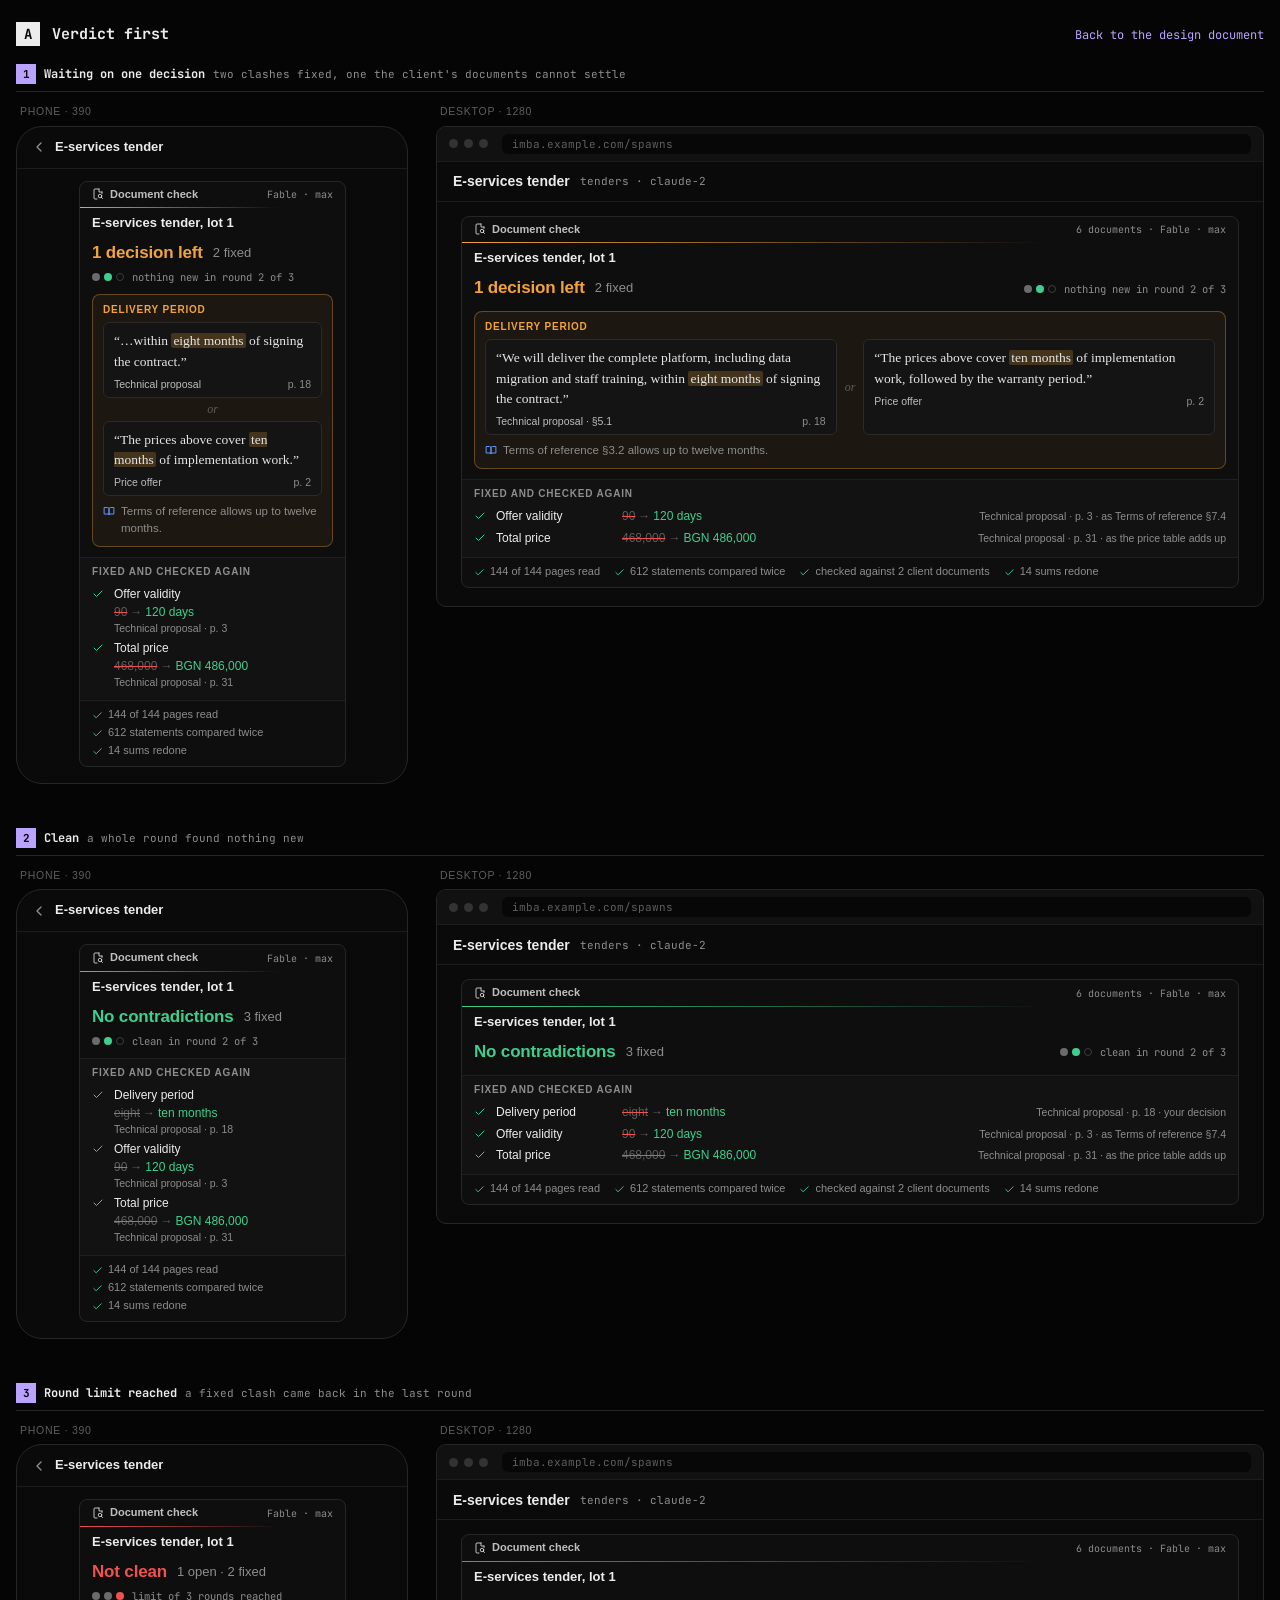
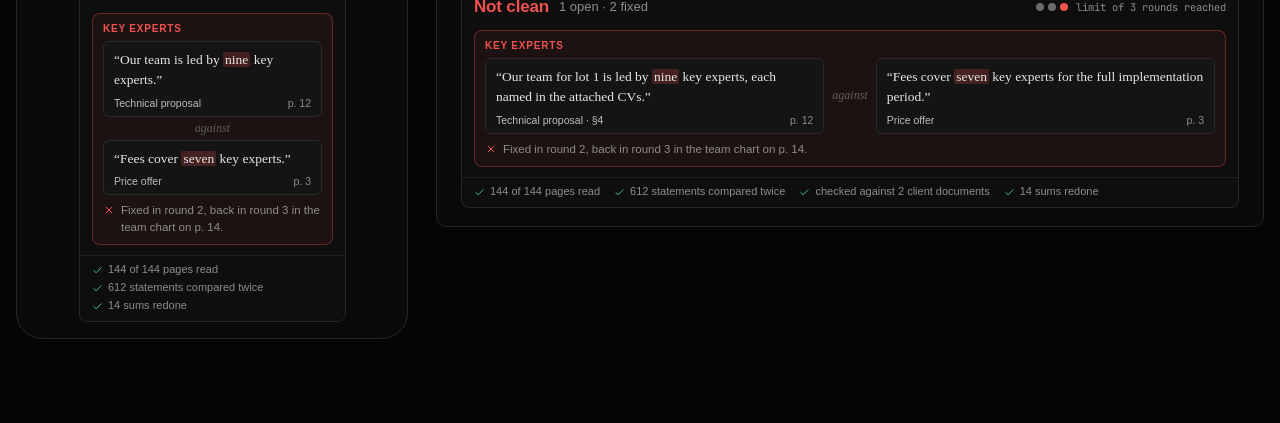
==== designs/A.html @ 01b6bf26 "Publish the Document check design document Co-Authored-By: Claude Opus 5.5 <noreply@anthropic.com>" ====
<!doctype html>
<html lang="en">
<head>
<meta charset="utf-8">
<meta name="viewport" content="width=device-width, initial-scale=1">
<title>A Verdict first · Document check</title>
<link rel="preconnect" href="https://fonts.googleapis.com">
<link href="https://fonts.googleapis.com/css2?family=JetBrains+Mono:wght@400;600;700;800&display=swap" rel="stylesheet">
<link rel="stylesheet" href="mock.css">
</head>
<body>
<svg width="0" height="0" style="position:absolute">
  <symbol id="i-doc" viewBox="0 0 24 24"><path d="M14 2H6a2 2 0 0 0-2 2v16a2 2 0 0 0 2 2h4"/><path d="M14 2v6h6"/><path d="M20 8v3"/><circle cx="16" cy="16" r="3.5"/><path d="m21 21-2.5-2.5"/></symbol>
  <symbol id="i-x" viewBox="0 0 24 24"><path d="M18 6 6 18M6 6l12 12"/></symbol>
  <symbol id="i-check" viewBox="0 0 24 24"><path d="M20 6 9 17l-5-5"/></symbol>
  <symbol id="i-ref" viewBox="0 0 24 24"><path d="M3 5h6a3 3 0 0 1 3 3v12a2 2 0 0 0-2-2H3z"/><path d="M21 5h-6a3 3 0 0 0-3 3v12a2 2 0 0 1 2-2h7z"/></symbol>
  <symbol id="i-back" viewBox="0 0 24 24"><path d="m15 18-6-6 6-6"/></symbol>
</svg>

<div class="mock-title"><b>A</b><span>Verdict first</span><a href="../index.html#A">Back to the design document</a></div>

<section class="state">
  <div class="state-label"><i>1</i>Waiting on one decision <small>two clashes fixed, one the client's documents cannot settle</small></div>
  <div class="pair">
    <div class="phone-col">
      <p class="cap">Phone · 390</p>
      <div class="phone" id="A-1-phone"><div class="ptop"><svg class="ic"><use href="#i-back"/></svg>E-services tender</div>
        <div class="pfeed ph">
          <div class="card">
            <div class="hd"><span class="nm"><svg class="ic"><use href="#i-doc"/></svg>Document check</span><span class="sp"></span><span class="mt">Fable · max</span></div>
            <div class="edge"></div>
            <div class="ttl">E-services tender, lot 1</div>
            <div class="verdict"><span class="v-big">1 decision left</span><span class="v-rest">2 fixed</span>
              <span class="rounds"><i class="rd done"></i><i class="rd clean"></i><i class="rd left"></i><span class="rl">nothing new in round 2 of 3</span></span></div>
            <div class="dec">
              <div class="eb">Delivery period</div>
              <div class="slips">
                <div class="slip">“…within <mark class="a">eight months</mark> of signing the contract.”<div class="src"><b>Technical proposal</b><span>p. 18</span></div></div>
                <div class="or">or</div>
                <div class="slip">“The prices above cover <mark class="a">ten months</mark> of implementation work.”<div class="src"><b>Price offer</b><span>p. 2</span></div></div>
              </div>
              <div class="note"><svg class="ic"><use href="#i-ref"/></svg><span>Terms of reference allows up to twelve months.</span></div>
            </div>
            <div class="band"><div class="eb">Fixed and checked again</div>
              <div class="fix"><svg class="ic"><use href="#i-check"/></svg><span class="s">Offer validity</span><span class="chg"><s>90</s><span class="arrow">→</span><span class="new">120 days</span></span><span class="w">Technical proposal · p. 3</span></div>
              <div class="fix"><svg class="ic"><use href="#i-check"/></svg><span class="s">Total price</span><span class="chg"><s>468,000</s><span class="arrow">→</span><span class="new">BGN 486,000</span></span><span class="w">Technical proposal · p. 31</span></div>
            </div>
            <div class="foot"><span><svg class="ic"><use href="#i-check"/></svg>144 of 144 pages read</span><span><svg class="ic"><use href="#i-check"/></svg>612 statements compared twice</span><span><svg class="ic"><use href="#i-check"/></svg>14 sums redone</span></div>
          </div>
        </div>
      </div>
    </div>
    <div class="desk-col">
      <p class="cap">Desktop · 1280</p>
      <div class="browser" id="A-1-desk"><div class="chrome"><span class="dot"></span><span class="dot"></span><span class="dot"></span><span class="url">imba.example.com/spawns</span></div>
        <div class="dtop">E-services tender <span class="tag">tenders · claude-2</span></div>
        <div class="dfeed">
          <div class="card">
            <div class="hd"><span class="nm"><svg class="ic"><use href="#i-doc"/></svg>Document check</span><span class="sp"></span><span class="mt">6 documents · Fable · max</span></div>
            <div class="edge"></div>
            <div class="ttl">E-services tender, lot 1</div>
            <div class="verdict"><span class="v-big">1 decision left</span><span class="v-rest">2 fixed</span>
              <span class="rounds"><i class="rd done"></i><i class="rd clean"></i><i class="rd left"></i><span class="rl">nothing new in round 2 of 3</span></span></div>
            <div class="dec">
              <div class="eb">Delivery period</div>
              <div class="slips">
                <div class="slip">“We will deliver the complete platform, including data migration and staff training, within <mark class="a">eight months</mark> of signing the contract.”<div class="src"><b>Technical proposal · §5.1</b><span>p. 18</span></div></div>
                <div class="or">or</div>
                <div class="slip">“The prices above cover <mark class="a">ten months</mark> of implementation work, followed by the warranty period.”<div class="src"><b>Price offer</b><span>p. 2</span></div></div>
              </div>
              <div class="note"><svg class="ic"><use href="#i-ref"/></svg><span>Terms of reference §3.2 allows up to twelve months.</span></div>
            </div>
            <div class="band"><div class="eb">Fixed and checked again</div>
              <div class="fix"><svg class="ic"><use href="#i-check"/></svg><span class="s">Offer validity</span><span class="chg"><s>90</s><span class="arrow">→</span><span class="new">120 days</span></span><span class="w">Technical proposal · p. 3 · as Terms of reference §7.4</span></div>
              <div class="fix"><svg class="ic"><use href="#i-check"/></svg><span class="s">Total price</span><span class="chg"><s>468,000</s><span class="arrow">→</span><span class="new">BGN 486,000</span></span><span class="w">Technical proposal · p. 31 · as the price table adds up</span></div>
            </div>
            <div class="foot"><span><svg class="ic"><use href="#i-check"/></svg>144 of 144 pages read</span><span><svg class="ic"><use href="#i-check"/></svg>612 statements compared twice</span><span><svg class="ic"><use href="#i-check"/></svg>checked against 2 client documents</span><span><svg class="ic"><use href="#i-check"/></svg>14 sums redone</span></div>
          </div>
        </div>
      </div>
    </div>
  </div>
</section>

<section class="state">
  <div class="state-label"><i>2</i>Clean <small>a whole round found nothing new</small></div>
  <div class="pair">
    <div class="phone-col">
      <p class="cap">Phone · 390</p>
      <div class="phone" id="A-2-phone"><div class="ptop"><svg class="ic"><use href="#i-back"/></svg>E-services tender</div>
        <div class="pfeed ph">
          <div class="card t-ok">
            <div class="hd"><span class="nm"><svg class="ic"><use href="#i-doc"/></svg>Document check</span><span class="sp"></span><span class="mt">Fable · max</span></div>
            <div class="edge"></div>
            <div class="ttl">E-services tender, lot 1</div>
            <div class="verdict"><span class="v-big">No contradictions</span><span class="v-rest">3 fixed</span>
              <span class="rounds"><i class="rd done"></i><i class="rd clean"></i><i class="rd left"></i><span class="rl">clean in round 2 of 3</span></span></div>
            <div class="band"><div class="eb">Fixed and checked again</div>
              <div class="fix"><svg class="ic"><use href="#i-check"/></svg><span class="s">Delivery period</span><span class="chg"><s>eight</s><span class="arrow">→</span><span class="new">ten months</span></span><span class="w">Technical proposal · p. 18</span></div>
              <div class="fix"><svg class="ic"><use href="#i-check"/></svg><span class="s">Offer validity</span><span class="chg"><s>90</s><span class="arrow">→</span><span class="new">120 days</span></span><span class="w">Technical proposal · p. 3</span></div>
              <div class="fix"><svg class="ic"><use href="#i-check"/></svg><span class="s">Total price</span><span class="chg"><s>468,000</s><span class="arrow">→</span><span class="new">BGN 486,000</span></span><span class="w">Technical proposal · p. 31</span></div>
            </div>
            <div class="foot"><span><svg class="ic"><use href="#i-check"/></svg>144 of 144 pages read</span><span><svg class="ic"><use href="#i-check"/></svg>612 statements compared twice</span><span><svg class="ic"><use href="#i-check"/></svg>14 sums redone</span></div>
          </div>
        </div>
      </div>
    </div>
    <div class="desk-col">
      <p class="cap">Desktop · 1280</p>
      <div class="browser" id="A-2-desk"><div class="chrome"><span class="dot"></span><span class="dot"></span><span class="dot"></span><span class="url">imba.example.com/spawns</span></div>
        <div class="dtop">E-services tender <span class="tag">tenders · claude-2</span></div>
        <div class="dfeed">
          <div class="card t-ok">
            <div class="hd"><span class="nm"><svg class="ic"><use href="#i-doc"/></svg>Document check</span><span class="sp"></span><span class="mt">6 documents · Fable · max</span></div>
            <div class="edge"></div>
            <div class="ttl">E-services tender, lot 1</div>
            <div class="verdict"><span class="v-big">No contradictions</span><span class="v-rest">3 fixed</span>
              <span class="rounds"><i class="rd done"></i><i class="rd clean"></i><i class="rd left"></i><span class="rl">clean in round 2 of 3</span></span></div>
            <div class="band"><div class="eb">Fixed and checked again</div>
              <div class="fix"><svg class="ic"><use href="#i-check"/></svg><span class="s">Delivery period</span><span class="chg"><s>eight</s><span class="arrow">→</span><span class="new">ten months</span></span><span class="w">Technical proposal · p. 18 · your decision</span></div>
              <div class="fix"><svg class="ic"><use href="#i-check"/></svg><span class="s">Offer validity</span><span class="chg"><s>90</s><span class="arrow">→</span><span class="new">120 days</span></span><span class="w">Technical proposal · p. 3 · as Terms of reference §7.4</span></div>
              <div class="fix"><svg class="ic"><use href="#i-check"/></svg><span class="s">Total price</span><span class="chg"><s>468,000</s><span class="arrow">→</span><span class="new">BGN 486,000</span></span><span class="w">Technical proposal · p. 31 · as the price table adds up</span></div>
            </div>
            <div class="foot"><span><svg class="ic"><use href="#i-check"/></svg>144 of 144 pages read</span><span><svg class="ic"><use href="#i-check"/></svg>612 statements compared twice</span><span><svg class="ic"><use href="#i-check"/></svg>checked against 2 client documents</span><span><svg class="ic"><use href="#i-check"/></svg>14 sums redone</span></div>
          </div>
        </div>
      </div>
    </div>
  </div>
</section>

<section class="state">
  <div class="state-label"><i>3</i>Round limit reached <small>a fixed clash came back in the last round</small></div>
  <div class="pair">
    <div class="phone-col">
      <p class="cap">Phone · 390</p>
      <div class="phone" id="A-3-phone"><div class="ptop"><svg class="ic"><use href="#i-back"/></svg>E-services tender</div>
        <div class="pfeed ph">
          <div class="card t-err">
            <div class="hd"><span class="nm"><svg class="ic"><use href="#i-doc"/></svg>Document check</span><span class="sp"></span><span class="mt">Fable · max</span></div>
            <div class="edge"></div>
            <div class="ttl">E-services tender, lot 1</div>
            <div class="verdict"><span class="v-big">Not clean</span><span class="v-rest">1 open · 2 fixed</span>
              <span class="rounds"><i class="rd done"></i><i class="rd done"></i><i class="rd fail"></i><span class="rl">limit of 3 rounds reached</span></span></div>
            <div class="dec">
              <div class="eb">Key experts</div>
              <div class="slips">
                <div class="slip">“Our team is led by <mark class="r">nine</mark> key experts.”<div class="src"><b>Technical proposal</b><span>p. 12</span></div></div>
                <div class="or">against</div>
                <div class="slip">“Fees cover <mark class="r">seven</mark> key experts.”<div class="src"><b>Price offer</b><span>p. 3</span></div></div>
              </div>
              <div class="note bad"><svg class="ic"><use href="#i-x"/></svg><span>Fixed in round 2, back in round 3 in the team chart on p. 14.</span></div>
            </div>
            <div class="foot"><span><svg class="ic"><use href="#i-check"/></svg>144 of 144 pages read</span><span><svg class="ic"><use href="#i-check"/></svg>612 statements compared twice</span><span><svg class="ic"><use href="#i-check"/></svg>14 sums redone</span></div>
          </div>
        </div>
      </div>
    </div>
    <div class="desk-col">
      <p class="cap">Desktop · 1280</p>
      <div class="browser" id="A-3-desk"><div class="chrome"><span class="dot"></span><span class="dot"></span><span class="dot"></span><span class="url">imba.example.com/spawns</span></div>
        <div class="dtop">E-services tender <span class="tag">tenders · claude-2</span></div>
        <div class="dfeed">
          <div class="card t-err">
            <div class="hd"><span class="nm"><svg class="ic"><use href="#i-doc"/></svg>Document check</span><span class="sp"></span><span class="mt">6 documents · Fable · max</span></div>
            <div class="edge"></div>
            <div class="ttl">E-services tender, lot 1</div>
            <div class="verdict"><span class="v-big">Not clean</span><span class="v-rest">1 open · 2 fixed</span>
              <span class="rounds"><i class="rd done"></i><i class="rd done"></i><i class="rd fail"></i><span class="rl">limit of 3 rounds reached</span></span></div>
            <div class="dec">
              <div class="eb">Key experts</div>
              <div class="slips">
                <div class="slip">“Our team for lot 1 is led by <mark class="r">nine</mark> key experts, each named in the attached CVs.”<div class="src"><b>Technical proposal · §4</b><span>p. 12</span></div></div>
                <div class="or">against</div>
                <div class="slip">“Fees cover <mark class="r">seven</mark> key experts for the full implementation period.”<div class="src"><b>Price offer</b><span>p. 3</span></div></div>
              </div>
              <div class="note bad"><svg class="ic"><use href="#i-x"/></svg><span>Fixed in round 2, back in round 3 in the team chart on p. 14.</span></div>
            </div>
            <div class="foot"><span><svg class="ic"><use href="#i-check"/></svg>144 of 144 pages read</span><span><svg class="ic"><use href="#i-check"/></svg>612 statements compared twice</span><span><svg class="ic"><use href="#i-check"/></svg>checked against 2 client documents</span><span><svg class="ic"><use href="#i-check"/></svg>14 sums redone</span></div>
          </div>
        </div>
      </div>
    </div>
  </div>
</section>
</body>
</html>
---- designs/mock.css ----
/* The mocks of the Document check design, drawn in imba's black theme.
   Every design page links this one sheet. */
:root { --page:#050505; --app:#0a0a0a; --card:#0e0e0e; --line:#262626; --soft:#1c1c1c; --fg:#ececec; --muted:#8d8d8d; --dim:#5e5e5e;
        --ok:#3ecf8e; --err:#f0524f; --warn:#f2a33a; --plan:#5b95ff; --lit:#b9a3ff; --read:#2c4a3b;
        --mono:"JetBrains Mono",ui-monospace,SFMono-Regular,Menlo,Consolas,monospace; --sans:Inter,-apple-system,"Segoe UI",Roboto,sans-serif;
        --serif:"Iowan Old Style","Charter","Georgia",serif; }
* { box-sizing:border-box; }
html, body { margin:0; }
body { background:var(--page); color:var(--fg); font:13px/1.45 var(--sans); padding:22px 16px 40px; -webkit-font-smoothing:antialiased; }
a { color:var(--lit); }
.ic { fill:none; stroke:currentColor; stroke-width:2; stroke-linecap:round; stroke-linejoin:round; }

/* Page chrome */
.mock-title { display:flex; align-items:baseline; gap:12px; flex-wrap:wrap; margin:0 0 18px; font-family:var(--mono); }
.mock-title b { font-size:14px; background:var(--fg); color:var(--page); padding:2px 8px; }
.mock-title span { font-size:15px; font-weight:700; }
.mock-title a { margin-left:auto; font-size:12px; text-decoration:none; }
.state { margin:0 0 44px; }
.state-label { display:flex; align-items:center; gap:8px; font:700 12px var(--mono); margin:0 0 12px; padding-bottom:7px; border-bottom:1px solid var(--line); }
.state-label i { font-style:normal; display:inline-grid; place-items:center; width:20px; height:20px; background:var(--lit); color:var(--page); font-size:11px; }
.state-label small { font-weight:400; color:var(--muted); font-size:11px; }
.pair { display:flex; gap:28px; align-items:flex-start; }
@media (max-width:880px) { .pair { flex-direction:column; } }
.phone-col { flex:0 0 392px; width:392px; }
.desk-col { flex:1 1 820px; min-width:820px; max-width:1100px; }
.cap { font-size:10.5px; color:var(--dim); text-transform:uppercase; letter-spacing:.07em; margin:0 0 6px 4px; }

/* Frames */
.phone { width:392px; background:var(--app); border:1px solid var(--line); border-radius:26px; overflow:hidden; }
.ptop { display:flex; align-items:center; gap:8px; height:42px; padding:0 14px; border-bottom:1px solid var(--soft); font-size:13px; font-weight:600; }
.ptop .ic { width:16px; height:16px; color:var(--muted); }
.pfeed { padding:12px 61px 16px 62px; }
.browser { border:1px solid var(--line); border-radius:10px; background:var(--app); overflow:hidden; }
.chrome { display:flex; align-items:center; gap:6px; padding:7px 12px; background:#111; border-bottom:1px solid var(--soft); }
.dot { width:9px; height:9px; border-radius:50%; background:#333; }
.url { margin-left:8px; flex:1; padding:3px 10px; border-radius:6px; background:#070707; color:var(--dim); font:11px var(--mono); }
.dtop { display:flex; align-items:center; gap:10px; height:40px; padding:0 16px; border-bottom:1px solid var(--soft); font-size:14px; font-weight:600; }
.dtop .tag { font:11px var(--mono); color:var(--muted); font-weight:400; }
.dfeed { padding:14px 24px 18px; }
.reply { color:#cfcfcf; font-size:13px; margin:2px 0 12px; }
.gap { height:14px; }

/* Settings page */
.sdesk { display:flex; }
.srail { flex:0 0 232px; border-right:1px solid var(--soft); padding:14px 10px; }
.srail-h { display:flex; align-items:center; gap:8px; font-size:15px; font-weight:600; padding:2px 6px 10px; }
.srail-h .ic { width:15px; height:15px; color:var(--muted); }
.search { display:flex; align-items:center; gap:6px; border:1px solid var(--line); border-radius:8px; padding:6px 8px; color:var(--dim); font-size:12px; margin-bottom:12px; }
.search .ic { width:13px; height:13px; }
.grp { font-size:10.5px; letter-spacing:.07em; text-transform:uppercase; color:var(--dim); font-weight:600; padding:4px 6px 6px; }
.ri { display:flex; align-items:center; gap:9px; padding:5px 6px; font-size:12.5px; color:#cfcfcf; border-radius:6px; white-space:nowrap; }
.ri .ib { width:24px; height:24px; border-radius:7px; background:#161616; display:flex; align-items:center; justify-content:center; flex:none; }
.ri .ib .ic { width:13px; height:13px; color:var(--muted); }
.ri.on { background:#17122a; color:var(--lit); box-shadow:inset 2px 0 0 #8b6cf0; }
.ri.on .ib .ic { color:var(--lit); }
.detail { flex:1; min-width:0; padding:20px 26px 24px; }
.shd { display:flex; align-items:flex-start; gap:14px; margin-bottom:18px; }
.tile { width:40px; height:40px; border-radius:12px; background:#161616; display:flex; align-items:center; justify-content:center; flex:none; }
.tile .ic { width:20px; height:20px; color:var(--muted); }
.shd .g { font-size:10.5px; font-weight:600; letter-spacing:.07em; text-transform:uppercase; color:var(--dim); }
.shd h3 { margin:0; font-size:19px; font-weight:600; }
.box { border:1px solid var(--line); border-radius:12px; }
.row { display:flex; align-items:center; justify-content:space-between; gap:14px; padding:9px 14px; border-top:1px solid var(--line); font-size:13px; }
.box .row:first-child { border-top:0; }
.row .l { font-weight:500; white-space:nowrap; }
.row.top { align-items:flex-start; }
.row.top .l { padding-top:4px; }
.segs { display:flex; flex-direction:column; align-items:flex-end; gap:6px; }
.seg { display:inline-flex; background:#141414; border:1px solid var(--line); border-radius:8px; padding:2px; gap:2px; }
.seg span { padding:3px 9px; font-size:12px; color:var(--muted); border-radius:6px; white-space:nowrap; }
.seg span.on { background:#2a2a2a; color:var(--fg); }
.nin { display:flex; align-items:center; justify-content:flex-end; width:58px; height:28px; padding:0 9px; border:1px solid var(--line); border-radius:6px; font:12.5px var(--mono); flex:none; }
.tin { display:flex; align-items:center; width:220px; height:28px; padding:0 9px; border:1px solid var(--line); border-radius:6px; font:12px var(--mono); color:#cfcfcf; white-space:nowrap; overflow:hidden; }
.sw { position:relative; width:40px; height:22px; border-radius:999px; background:var(--ok); flex:none; }
.sw::after { content:""; position:absolute; top:2px; right:2px; width:18px; height:18px; border-radius:50%; background:var(--app); }
.part { display:flex; align-items:center; justify-content:space-between; margin:18px 2px 7px; }
.part span { font-size:10.5px; font-weight:600; letter-spacing:.07em; text-transform:uppercase; color:var(--dim); }
.part .btn { text-transform:none; letter-spacing:0; font-weight:400; font-size:12px; color:var(--fg); }
.btn { display:inline-flex; align-items:center; gap:5px; border:1px solid var(--line); border-radius:7px; padding:3px 10px; font-size:12px; white-space:nowrap; }
.btn .ic { width:12px; height:12px; }
.refr { display:flex; align-items:center; gap:10px; padding:8px 14px; border-top:1px solid var(--line); font-size:13px; }
.box .refr:first-child { border-top:0; }
.refr .o { font:11px var(--mono); color:var(--dim); width:12px; flex:none; }
.refr .f { flex:1; min-width:0; white-space:nowrap; overflow:hidden; text-overflow:ellipsis; color:var(--plan); }
.refr .ic { width:14px; height:14px; color:var(--muted); flex:none; }
.pset { padding:4px 14px 16px; }
.back { display:flex; align-items:center; gap:4px; color:var(--lit); font-size:13px; padding:12px 0 10px; border-bottom:1px solid var(--soft); margin-bottom:16px; }
.back .ic { width:14px; height:14px; }
.pset .row.stack { flex-direction:column; align-items:flex-start; gap:7px; }
.pset .segs { align-items:flex-start; }
.pset .tin { width:150px; }
.pnav { display:flex; justify-content:space-around; align-items:center; margin:0 10px 10px; border:1px solid var(--soft); border-radius:14px; padding:8px 6px; background:#0d0d0d; }
.pnav .ic { width:17px; height:17px; color:var(--muted); }
.pnav .on { color:var(--lit); }
.dnav { display:flex; align-items:center; gap:14px; padding:8px 14px; border-top:1px solid var(--soft); font-size:11.5px; color:var(--muted); }
.dnav span { display:flex; align-items:center; gap:5px; }
.dnav .ic { width:13px; height:13px; }
.dnav .on { color:var(--lit); }
.dnav .rt { margin-left:auto; }

/* The card frame */
.card { --tone:var(--warn); --wash:rgba(242,163,58,.06); border:1px solid var(--line); border-radius:8px; background:var(--card); overflow:hidden; font-size:13px; line-height:1.45; }
.card.t-ok { --tone:var(--ok); --wash:rgba(62,207,142,.06); }
.card.t-err { --tone:var(--err); --wash:rgba(240,82,79,.06); }
.hd { display:flex; flex-wrap:wrap; align-items:center; gap:4px 8px; padding:5px 12px; font-size:11px; color:var(--muted); }
.nm { display:flex; align-items:center; gap:6px; font-weight:600; color:rgba(236,236,236,.8); white-space:nowrap; }
.nm .ic { width:12px; height:12px; }
.sp { flex:1; min-width:0; }
.mt { font:10px var(--mono); color:var(--muted); white-space:nowrap; overflow:hidden; text-overflow:ellipsis; min-width:0; }
.edge { height:1px; background:linear-gradient(90deg,var(--tone),transparent 75%); }
.ttl { padding:6px 12px 2px; font-size:13px; font-weight:600; }
mark { color:inherit; border-radius:2px; padding:0 2px; }
mark.a { background:rgba(242,163,58,.22); }
mark.r { background:rgba(240,82,79,.22); }
s { color:var(--dim); text-decoration-color:var(--err); }
.arrow { color:var(--dim); margin:0 3px; }
.new { color:var(--ok); }
.eb { font-size:10px; font-weight:700; letter-spacing:.08em; text-transform:uppercase; color:var(--muted); margin-bottom:5px; }

/* A */
.verdict { display:flex; flex-wrap:wrap; align-items:center; gap:4px 10px; padding:6px 12px 10px; }
.v-big { font-size:17px; font-weight:650; letter-spacing:-.01em; color:var(--tone); white-space:nowrap; }
.v-rest { font-size:13px; color:var(--muted); white-space:nowrap; }
.rounds { margin-left:auto; display:flex; align-items:center; gap:4px; white-space:nowrap; }
.rd { width:8px; height:8px; border-radius:50%; display:inline-block; }
.rd.done { background:#6b6b6b; } .rd.clean { background:var(--ok); } .rd.fail { background:var(--err); } .rd.left { border:1.5px solid #3c3c3c; }
.rl { font:10.5px var(--mono); color:var(--muted); margin-left:4px; }
.ph .rounds { margin-left:0; flex-basis:100%; }
.dec { margin:0 12px 10px; border:1px solid color-mix(in srgb, var(--tone) 35%, transparent); border-radius:8px; background:var(--wash); padding:8px 10px 9px; }
.dec .eb { color:var(--tone); }
.slips { display:grid; grid-template-columns:1fr auto 1fr; gap:8px; }
.slip { background:#141414; border:1px solid #2a2a2a; border-radius:6px; padding:8px 10px 7px; font-family:var(--serif); font-size:13.5px; line-height:1.5; color:#e6e6e6; }
.slip .src { display:flex; justify-content:space-between; gap:8px; margin-top:6px; font:10.5px var(--sans); color:var(--muted); }
.slip .src b { font-weight:500; color:#bdbdbd; white-space:nowrap; overflow:hidden; text-overflow:ellipsis; }
.or { align-self:center; font:italic 12px var(--serif); color:var(--dim); }
.ph .slips { grid-template-columns:1fr; gap:4px; }
.ph .or { justify-self:center; }
.note { display:flex; gap:6px; align-items:baseline; margin-top:7px; font-size:11.5px; color:var(--muted); }
.note .ic { width:12px; height:12px; flex:none; position:relative; top:2px; color:var(--plan); }
.note.bad .ic { color:var(--err); }
.band { border-top:1px solid #1f1f1f; background:rgba(255,255,255,.015); padding:7px 12px 8px; }
.fix { display:grid; grid-template-columns:14px 118px 170px 1fr; column-gap:8px; align-items:baseline; font-size:12px; padding:2px 0; }
.fix .ic { width:12px; height:12px; color:var(--ok); position:relative; top:2px; }
.fix .s { font-weight:500; }
.fix .chg { font-variant-numeric:tabular-nums; white-space:nowrap; }
.fix .w { text-align:right; font-size:10.5px; color:var(--muted); white-space:nowrap; overflow:hidden; text-overflow:ellipsis; }
.ph .fix { grid-template-columns:14px 1fr; }
.ph .fix .chg, .ph .fix .w { grid-column:2; text-align:left; }
.foot { display:flex; flex-wrap:wrap; gap:2px 14px; border-top:1px solid #1f1f1f; padding:6px 12px 7px; font-size:11px; color:var(--muted); }
.foot span { display:flex; align-items:center; gap:5px; white-space:nowrap; }
.foot .ic { width:11px; height:11px; color:var(--ok); }
.ph .foot { flex-direction:column; }

/* B */
.rail { border-left:3px solid var(--tone); background:var(--wash); padding:7px 12px; margin-top:6px; font-size:12.5px; }
.rail b { color:var(--tone); font-weight:650; }
.rail .m { color:var(--muted); }
.cov { padding:8px 12px; }
.dr { display:grid; grid-template-columns:150px 1fr 36px; column-gap:10px; align-items:center; padding:3px 0; }
.dr .dn { font-size:12px; white-space:nowrap; overflow:hidden; text-overflow:ellipsis; }
.dr .dn.ref { color:var(--plan); }
.dr .pc { font:10px var(--mono); color:var(--dim); text-align:right; }
.pages { --w:8px; --c:6px; position:relative; height:14px; width:calc(var(--n) * var(--w) - (var(--w) - var(--c)));
         background:repeating-linear-gradient(90deg, var(--read) 0 var(--c), transparent var(--c) var(--w)); }
.pages.ref { background:repeating-linear-gradient(90deg, rgba(91,149,255,.38) 0 var(--c), transparent var(--c) var(--w)); }
.mk { position:absolute; top:-2px; height:18px; width:var(--c); left:calc(var(--p) * var(--w)); border-radius:1.5px; }
.mk.a { background:var(--warn); } .mk.g { background:var(--ok); }
.ph .dr { grid-template-columns:1fr auto; row-gap:3px; padding:4px 0; }
.ph .dr .pages { grid-column:1 / -1; grid-row:2; --w:5px; --c:4px; height:11px; }
.ph .mk { height:15px; }
.legend { display:flex; gap:14px; margin-top:7px; font-size:10.5px; color:var(--muted); }
.legend span { display:flex; align-items:center; gap:5px; white-space:nowrap; }
.sq { width:8px; height:10px; border-radius:1.5px; display:inline-block; }
.sq.read { background:var(--read); } .sq.g { background:var(--ok); } .sq.a { background:var(--warn); }
.decl { border-top:1px solid #1f1f1f; padding:8px 12px 9px; font-size:12.5px; line-height:1.55; }
.decl .doc { color:var(--muted); font-size:11px; }

/* C */
.track { display:flex; padding:12px 12px 10px; }
.st { flex:1; position:relative; display:flex; flex-direction:column; align-items:center; text-align:center; gap:1px; }
.st::before { content:""; position:absolute; top:11px; right:50%; width:100%; height:2px; background:#4a4a4a; }
.st:first-child::before { display:none; }
.st.clean::before { background:linear-gradient(90deg,#4a4a4a,var(--ok)); }
.st.off::before { background:repeating-linear-gradient(90deg,#333 0 4px,transparent 4px 8px); }
.dn2 { position:relative; z-index:1; width:24px; height:24px; border-radius:50%; display:grid; place-items:center; font:600 11px var(--mono); background:#1b1b1b; border:1.5px solid #6b6b6b; margin-bottom:4px; }
.dn2 .ic { width:12px; height:12px; stroke-width:3; }
.clean .dn2 { border-color:var(--ok); color:var(--ok); background:#0e1d16; box-shadow:0 0 0 4px rgba(62,207,142,.08); }
.off .dn2 { border-style:dashed; border-color:#3a3a3a; color:#4d4d4d; }
.st b { font-size:12px; font-weight:600; }
.st span { font-size:11px; color:var(--muted); }
.off b, .off span { color:#555; }

/* D */
.two { display:grid; grid-template-columns:200px 24px 200px 1fr; column-gap:8px; padding:10px 12px; align-items:start; }
.pg2 { background:#151515; border:1px solid #2b2b2b; border-radius:4px; padding:9px 10px 7px; box-shadow:3px 3px 0 #101010; }
.pg2 .dn { font-size:10.5px; color:var(--muted); white-space:nowrap; overflow:hidden; text-overflow:ellipsis; margin-bottom:6px; }
.sk { height:4px; background:#262626; border-radius:2px; margin:5px 0; }
.hl { font:12px/1.45 var(--serif); color:#ececec; background:rgba(242,163,58,.1); border-left:2px solid var(--warn); padding:3px 6px; margin:6px -6px; }
.pn { font:9.5px var(--mono); color:var(--dim); text-align:right; margin-top:6px; }
.ne { align-self:center; text-align:center; font-size:18px; color:var(--muted); }
.side2 { padding-left:12px; border-left:1px solid #1f1f1f; }
.side2 .fix { grid-template-columns:14px 1fr; }
.side2 .fix .chg, .side2 .fix .w { grid-column:2; text-align:left; }
.ph .two { grid-template-columns:1fr 16px 1fr; column-gap:5px; }
.ph .side2 { grid-column:1 / -1; border-left:0; padding-left:0; margin-top:10px; }
.ph .pg2 { padding:8px 8px 6px; }
.ph .hl { font-size:11px; margin:6px -4px; padding:3px 4px; }

/* E */
.rc { padding:8px 14px; }
.ln { display:flex; align-items:baseline; gap:7px; padding:3px 0; font-size:12px; }
.ln .ic { width:12px; height:12px; flex:none; color:var(--ok); position:relative; top:2px; }
.ln.warn .ic { color:var(--warn); }
.ln .lbl { white-space:nowrap; }
.ln .lead2 { flex:1; min-width:10px; border-bottom:1px dotted #3a3a3a; transform:translateY(-3px); }
.ln .v { font:11.5px var(--mono); white-space:nowrap; }
.ln.warn .v, .ln.warn .lbl { color:var(--warn); font-weight:600; }

/* F */
.memo { padding:8px 14px 12px; font:14px/1.62 var(--serif); color:#e2e2e2; }
.memo p { margin:0 0 8px; }
.memo p:last-child { margin:0; }
.memo sup { font:600 9px var(--sans); color:var(--muted); margin-left:1px; }
.memo .q { color:var(--warn); }
.ph .memo { font-size:13.5px; }
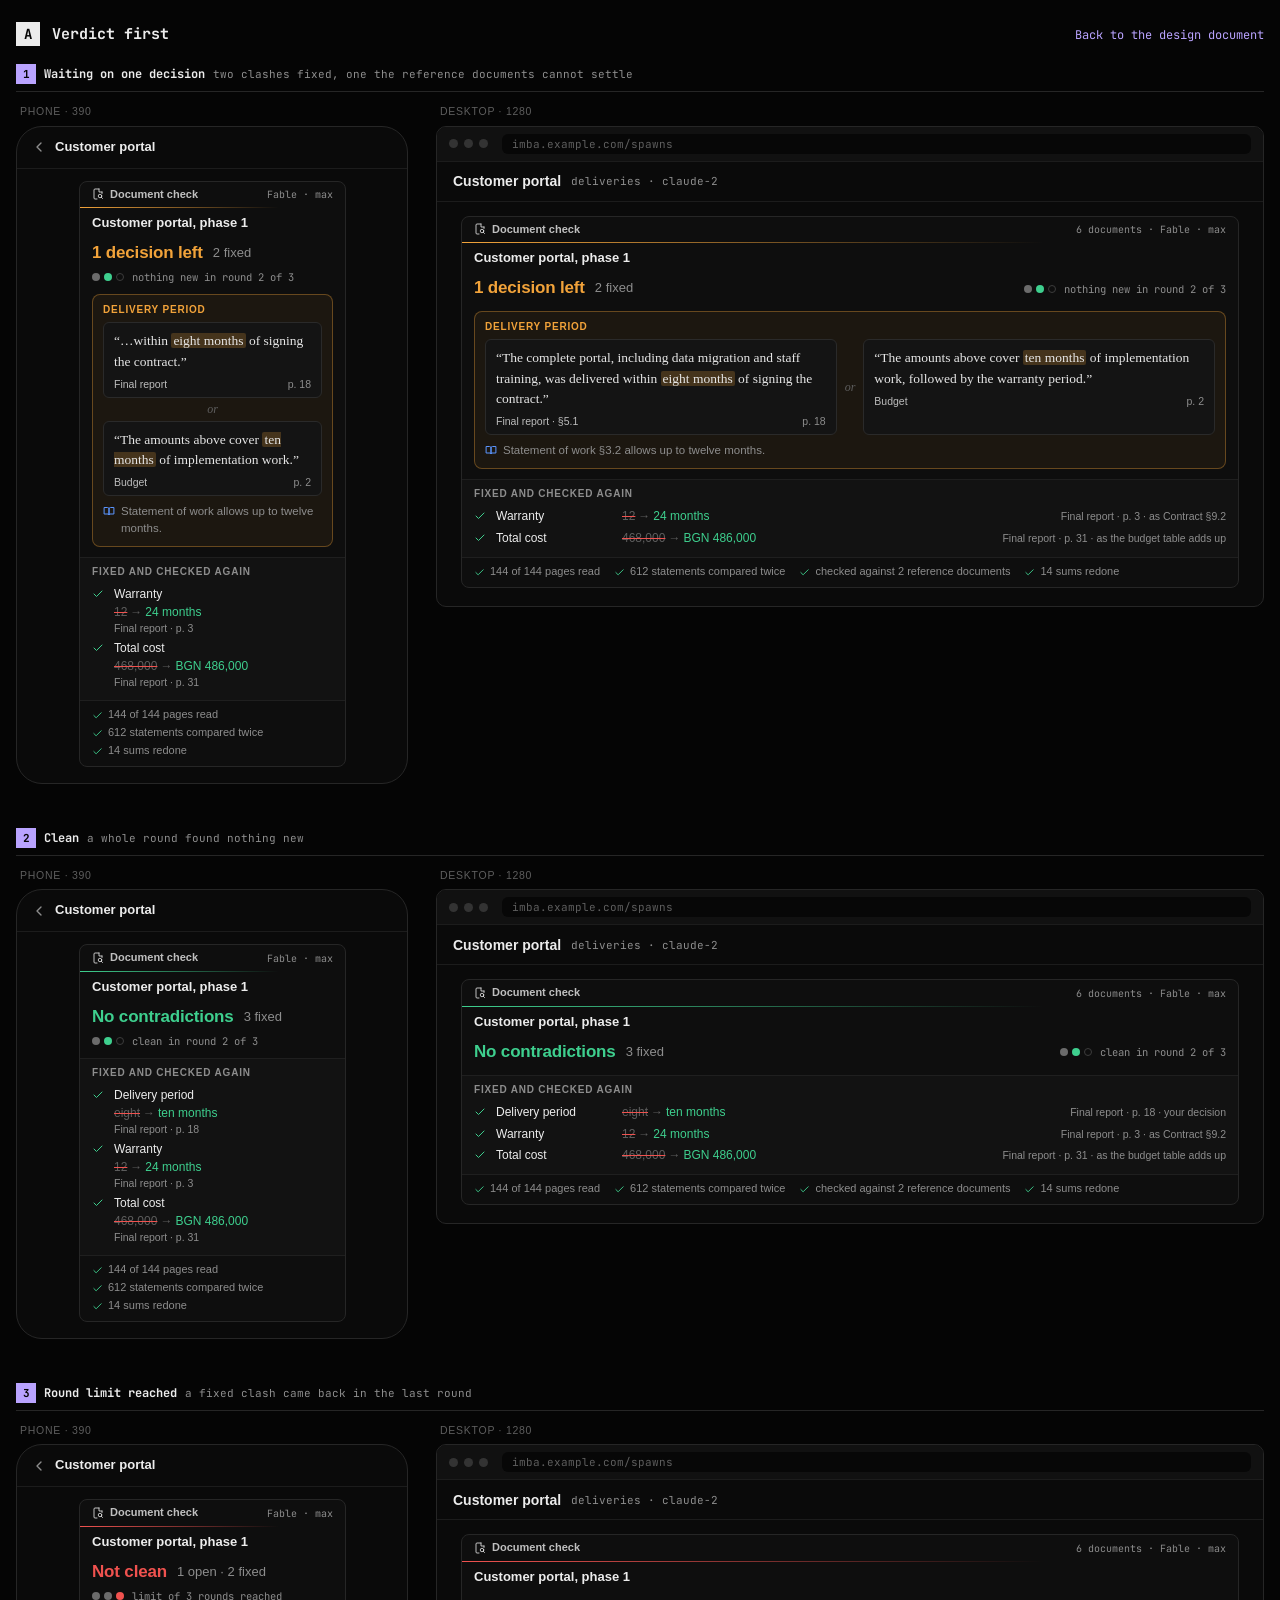
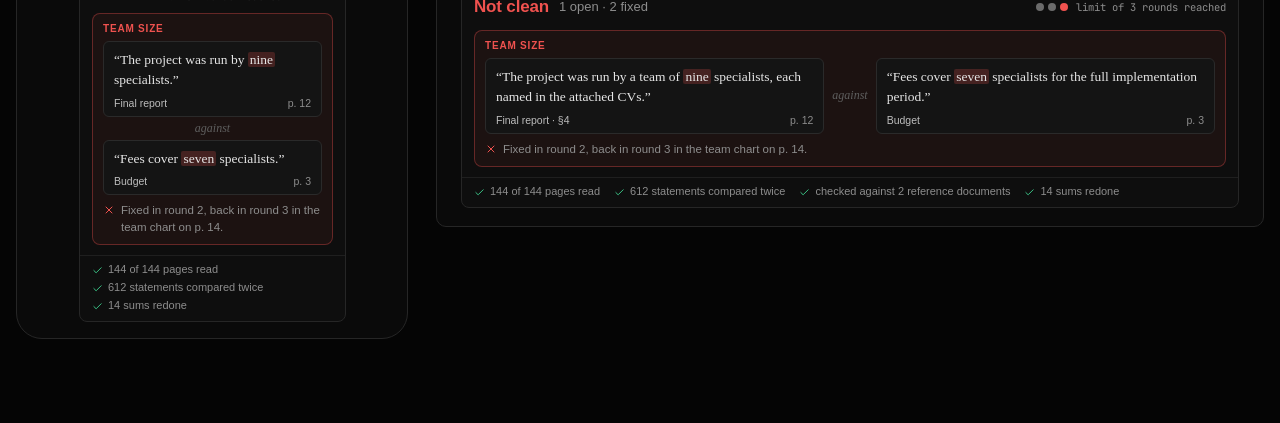
==== commit c688febe: "Widen the Document check design to every kind of business document Co-Authored-By: Claude Opus 5.5 <" ====
--- a/designs/A.html
+++ b/designs/A.html
@@ -20,30 +20,30 @@
 <div class="mock-title"><b>A</b><span>Verdict first</span><a href="../index.html#A">Back to the design document</a></div>
 
 <section class="state">
-  <div class="state-label"><i>1</i>Waiting on one decision <small>two clashes fixed, one the client's documents cannot settle</small></div>
+  <div class="state-label"><i>1</i>Waiting on one decision <small>two clashes fixed, one the reference documents cannot settle</small></div>
   <div class="pair">
     <div class="phone-col">
       <p class="cap">Phone · 390</p>
-      <div class="phone" id="A-1-phone"><div class="ptop"><svg class="ic"><use href="#i-back"/></svg>E-services tender</div>
+      <div class="phone" id="A-1-phone"><div class="ptop"><svg class="ic"><use href="#i-back"/></svg>Customer portal</div>
         <div class="pfeed ph">
           <div class="card">
             <div class="hd"><span class="nm"><svg class="ic"><use href="#i-doc"/></svg>Document check</span><span class="sp"></span><span class="mt">Fable · max</span></div>
             <div class="edge"></div>
-            <div class="ttl">E-services tender, lot 1</div>
+            <div class="ttl">Customer portal, phase 1</div>
             <div class="verdict"><span class="v-big">1 decision left</span><span class="v-rest">2 fixed</span>
               <span class="rounds"><i class="rd done"></i><i class="rd clean"></i><i class="rd left"></i><span class="rl">nothing new in round 2 of 3</span></span></div>
             <div class="dec">
               <div class="eb">Delivery period</div>
               <div class="slips">
-                <div class="slip">“…within <mark class="a">eight months</mark> of signing the contract.”<div class="src"><b>Technical proposal</b><span>p. 18</span></div></div>
+                <div class="slip">“…within <mark class="a">eight months</mark> of signing the contract.”<div class="src"><b>Final report</b><span>p. 18</span></div></div>
                 <div class="or">or</div>
-                <div class="slip">“The prices above cover <mark class="a">ten months</mark> of implementation work.”<div class="src"><b>Price offer</b><span>p. 2</span></div></div>
+                <div class="slip">“The amounts above cover <mark class="a">ten months</mark> of implementation work.”<div class="src"><b>Budget</b><span>p. 2</span></div></div>
               </div>
-              <div class="note"><svg class="ic"><use href="#i-ref"/></svg><span>Terms of reference allows up to twelve months.</span></div>
+              <div class="note"><svg class="ic"><use href="#i-ref"/></svg><span>Statement of work allows up to twelve months.</span></div>
             </div>
             <div class="band"><div class="eb">Fixed and checked again</div>
-              <div class="fix"><svg class="ic"><use href="#i-check"/></svg><span class="s">Offer validity</span><span class="chg"><s>90</s><span class="arrow">→</span><span class="new">120 days</span></span><span class="w">Technical proposal · p. 3</span></div>
-              <div class="fix"><svg class="ic"><use href="#i-check"/></svg><span class="s">Total price</span><span class="chg"><s>468,000</s><span class="arrow">→</span><span class="new">BGN 486,000</span></span><span class="w">Technical proposal · p. 31</span></div>
+              <div class="fix"><svg class="ic"><use href="#i-check"/></svg><span class="s">Warranty</span><span class="chg"><s>12</s><span class="arrow">→</span><span class="new">24 months</span></span><span class="w">Final report · p. 3</span></div>
+              <div class="fix"><svg class="ic"><use href="#i-check"/></svg><span class="s">Total cost</span><span class="chg"><s>468,000</s><span class="arrow">→</span><span class="new">BGN 486,000</span></span><span class="w">Final report · p. 31</span></div>
             </div>
             <div class="foot"><span><svg class="ic"><use href="#i-check"/></svg>144 of 144 pages read</span><span><svg class="ic"><use href="#i-check"/></svg>612 statements compared twice</span><span><svg class="ic"><use href="#i-check"/></svg>14 sums redone</span></div>
           </div>
@@ -53,28 +53,28 @@
     <div class="desk-col">
       <p class="cap">Desktop · 1280</p>
       <div class="browser" id="A-1-desk"><div class="chrome"><span class="dot"></span><span class="dot"></span><span class="dot"></span><span class="url">imba.example.com/spawns</span></div>
-        <div class="dtop">E-services tender <span class="tag">tenders · claude-2</span></div>
+        <div class="dtop">Customer portal <span class="tag">deliveries · claude-2</span></div>
         <div class="dfeed">
           <div class="card">
             <div class="hd"><span class="nm"><svg class="ic"><use href="#i-doc"/></svg>Document check</span><span class="sp"></span><span class="mt">6 documents · Fable · max</span></div>
             <div class="edge"></div>
-            <div class="ttl">E-services tender, lot 1</div>
+            <div class="ttl">Customer portal, phase 1</div>
             <div class="verdict"><span class="v-big">1 decision left</span><span class="v-rest">2 fixed</span>
               <span class="rounds"><i class="rd done"></i><i class="rd clean"></i><i class="rd left"></i><span class="rl">nothing new in round 2 of 3</span></span></div>
             <div class="dec">
               <div class="eb">Delivery period</div>
               <div class="slips">
-                <div class="slip">“We will deliver the complete platform, including data migration and staff training, within <mark class="a">eight months</mark> of signing the contract.”<div class="src"><b>Technical proposal · §5.1</b><span>p. 18</span></div></div>
+                <div class="slip">“The complete portal, including data migration and staff training, was delivered within <mark class="a">eight months</mark> of signing the contract.”<div class="src"><b>Final report · §5.1</b><span>p. 18</span></div></div>
                 <div class="or">or</div>
-                <div class="slip">“The prices above cover <mark class="a">ten months</mark> of implementation work, followed by the warranty period.”<div class="src"><b>Price offer</b><span>p. 2</span></div></div>
+                <div class="slip">“The amounts above cover <mark class="a">ten months</mark> of implementation work, followed by the warranty period.”<div class="src"><b>Budget</b><span>p. 2</span></div></div>
               </div>
-              <div class="note"><svg class="ic"><use href="#i-ref"/></svg><span>Terms of reference §3.2 allows up to twelve months.</span></div>
+              <div class="note"><svg class="ic"><use href="#i-ref"/></svg><span>Statement of work §3.2 allows up to twelve months.</span></div>
             </div>
             <div class="band"><div class="eb">Fixed and checked again</div>
-              <div class="fix"><svg class="ic"><use href="#i-check"/></svg><span class="s">Offer validity</span><span class="chg"><s>90</s><span class="arrow">→</span><span class="new">120 days</span></span><span class="w">Technical proposal · p. 3 · as Terms of reference §7.4</span></div>
-              <div class="fix"><svg class="ic"><use href="#i-check"/></svg><span class="s">Total price</span><span class="chg"><s>468,000</s><span class="arrow">→</span><span class="new">BGN 486,000</span></span><span class="w">Technical proposal · p. 31 · as the price table adds up</span></div>
+              <div class="fix"><svg class="ic"><use href="#i-check"/></svg><span class="s">Warranty</span><span class="chg"><s>12</s><span class="arrow">→</span><span class="new">24 months</span></span><span class="w">Final report · p. 3 · as Contract §9.2</span></div>
+              <div class="fix"><svg class="ic"><use href="#i-check"/></svg><span class="s">Total cost</span><span class="chg"><s>468,000</s><span class="arrow">→</span><span class="new">BGN 486,000</span></span><span class="w">Final report · p. 31 · as the budget table adds up</span></div>
             </div>
-            <div class="foot"><span><svg class="ic"><use href="#i-check"/></svg>144 of 144 pages read</span><span><svg class="ic"><use href="#i-check"/></svg>612 statements compared twice</span><span><svg class="ic"><use href="#i-check"/></svg>checked against 2 client documents</span><span><svg class="ic"><use href="#i-check"/></svg>14 sums redone</span></div>
+            <div class="foot"><span><svg class="ic"><use href="#i-check"/></svg>144 of 144 pages read</span><span><svg class="ic"><use href="#i-check"/></svg>612 statements compared twice</span><span><svg class="ic"><use href="#i-check"/></svg>checked against 2 reference documents</span><span><svg class="ic"><use href="#i-check"/></svg>14 sums redone</span></div>
           </div>
         </div>
       </div>
@@ -87,18 +87,18 @@
   <div class="pair">
     <div class="phone-col">
       <p class="cap">Phone · 390</p>
-      <div class="phone" id="A-2-phone"><div class="ptop"><svg class="ic"><use href="#i-back"/></svg>E-services tender</div>
+      <div class="phone" id="A-2-phone"><div class="ptop"><svg class="ic"><use href="#i-back"/></svg>Customer portal</div>
         <div class="pfeed ph">
           <div class="card t-ok">
             <div class="hd"><span class="nm"><svg class="ic"><use href="#i-doc"/></svg>Document check</span><span class="sp"></span><span class="mt">Fable · max</span></div>
             <div class="edge"></div>
-            <div class="ttl">E-services tender, lot 1</div>
+            <div class="ttl">Customer portal, phase 1</div>
             <div class="verdict"><span class="v-big">No contradictions</span><span class="v-rest">3 fixed</span>
               <span class="rounds"><i class="rd done"></i><i class="rd clean"></i><i class="rd left"></i><span class="rl">clean in round 2 of 3</span></span></div>
             <div class="band"><div class="eb">Fixed and checked again</div>
-              <div class="fix"><svg class="ic"><use href="#i-check"/></svg><span class="s">Delivery period</span><span class="chg"><s>eight</s><span class="arrow">→</span><span class="new">ten months</span></span><span class="w">Technical proposal · p. 18</span></div>
-              <div class="fix"><svg class="ic"><use href="#i-check"/></svg><span class="s">Offer validity</span><span class="chg"><s>90</s><span class="arrow">→</span><span class="new">120 days</span></span><span class="w">Technical proposal · p. 3</span></div>
-              <div class="fix"><svg class="ic"><use href="#i-check"/></svg><span class="s">Total price</span><span class="chg"><s>468,000</s><span class="arrow">→</span><span class="new">BGN 486,000</span></span><span class="w">Technical proposal · p. 31</span></div>
+              <div class="fix"><svg class="ic"><use href="#i-check"/></svg><span class="s">Delivery period</span><span class="chg"><s>eight</s><span class="arrow">→</span><span class="new">ten months</span></span><span class="w">Final report · p. 18</span></div>
+              <div class="fix"><svg class="ic"><use href="#i-check"/></svg><span class="s">Warranty</span><span class="chg"><s>12</s><span class="arrow">→</span><span class="new">24 months</span></span><span class="w">Final report · p. 3</span></div>
+              <div class="fix"><svg class="ic"><use href="#i-check"/></svg><span class="s">Total cost</span><span class="chg"><s>468,000</s><span class="arrow">→</span><span class="new">BGN 486,000</span></span><span class="w">Final report · p. 31</span></div>
             </div>
             <div class="foot"><span><svg class="ic"><use href="#i-check"/></svg>144 of 144 pages read</span><span><svg class="ic"><use href="#i-check"/></svg>612 statements compared twice</span><span><svg class="ic"><use href="#i-check"/></svg>14 sums redone</span></div>
           </div>
@@ -108,20 +108,20 @@
     <div class="desk-col">
       <p class="cap">Desktop · 1280</p>
       <div class="browser" id="A-2-desk"><div class="chrome"><span class="dot"></span><span class="dot"></span><span class="dot"></span><span class="url">imba.example.com/spawns</span></div>
-        <div class="dtop">E-services tender <span class="tag">tenders · claude-2</span></div>
+        <div class="dtop">Customer portal <span class="tag">deliveries · claude-2</span></div>
         <div class="dfeed">
           <div class="card t-ok">
             <div class="hd"><span class="nm"><svg class="ic"><use href="#i-doc"/></svg>Document check</span><span class="sp"></span><span class="mt">6 documents · Fable · max</span></div>
             <div class="edge"></div>
-            <div class="ttl">E-services tender, lot 1</div>
+            <div class="ttl">Customer portal, phase 1</div>
             <div class="verdict"><span class="v-big">No contradictions</span><span class="v-rest">3 fixed</span>
               <span class="rounds"><i class="rd done"></i><i class="rd clean"></i><i class="rd left"></i><span class="rl">clean in round 2 of 3</span></span></div>
             <div class="band"><div class="eb">Fixed and checked again</div>
-              <div class="fix"><svg class="ic"><use href="#i-check"/></svg><span class="s">Delivery period</span><span class="chg"><s>eight</s><span class="arrow">→</span><span class="new">ten months</span></span><span class="w">Technical proposal · p. 18 · your decision</span></div>
-              <div class="fix"><svg class="ic"><use href="#i-check"/></svg><span class="s">Offer validity</span><span class="chg"><s>90</s><span class="arrow">→</span><span class="new">120 days</span></span><span class="w">Technical proposal · p. 3 · as Terms of reference §7.4</span></div>
-              <div class="fix"><svg class="ic"><use href="#i-check"/></svg><span class="s">Total price</span><span class="chg"><s>468,000</s><span class="arrow">→</span><span class="new">BGN 486,000</span></span><span class="w">Technical proposal · p. 31 · as the price table adds up</span></div>
+              <div class="fix"><svg class="ic"><use href="#i-check"/></svg><span class="s">Delivery period</span><span class="chg"><s>eight</s><span class="arrow">→</span><span class="new">ten months</span></span><span class="w">Final report · p. 18 · your decision</span></div>
+              <div class="fix"><svg class="ic"><use href="#i-check"/></svg><span class="s">Warranty</span><span class="chg"><s>12</s><span class="arrow">→</span><span class="new">24 months</span></span><span class="w">Final report · p. 3 · as Contract §9.2</span></div>
+              <div class="fix"><svg class="ic"><use href="#i-check"/></svg><span class="s">Total cost</span><span class="chg"><s>468,000</s><span class="arrow">→</span><span class="new">BGN 486,000</span></span><span class="w">Final report · p. 31 · as the budget table adds up</span></div>
             </div>
-            <div class="foot"><span><svg class="ic"><use href="#i-check"/></svg>144 of 144 pages read</span><span><svg class="ic"><use href="#i-check"/></svg>612 statements compared twice</span><span><svg class="ic"><use href="#i-check"/></svg>checked against 2 client documents</span><span><svg class="ic"><use href="#i-check"/></svg>14 sums redone</span></div>
+            <div class="foot"><span><svg class="ic"><use href="#i-check"/></svg>144 of 144 pages read</span><span><svg class="ic"><use href="#i-check"/></svg>612 statements compared twice</span><span><svg class="ic"><use href="#i-check"/></svg>checked against 2 reference documents</span><span><svg class="ic"><use href="#i-check"/></svg>14 sums redone</span></div>
           </div>
         </div>
       </div>
@@ -134,20 +134,20 @@
   <div class="pair">
     <div class="phone-col">
       <p class="cap">Phone · 390</p>
-      <div class="phone" id="A-3-phone"><div class="ptop"><svg class="ic"><use href="#i-back"/></svg>E-services tender</div>
+      <div class="phone" id="A-3-phone"><div class="ptop"><svg class="ic"><use href="#i-back"/></svg>Customer portal</div>
         <div class="pfeed ph">
           <div class="card t-err">
             <div class="hd"><span class="nm"><svg class="ic"><use href="#i-doc"/></svg>Document check</span><span class="sp"></span><span class="mt">Fable · max</span></div>
             <div class="edge"></div>
-            <div class="ttl">E-services tender, lot 1</div>
+            <div class="ttl">Customer portal, phase 1</div>
             <div class="verdict"><span class="v-big">Not clean</span><span class="v-rest">1 open · 2 fixed</span>
               <span class="rounds"><i class="rd done"></i><i class="rd done"></i><i class="rd fail"></i><span class="rl">limit of 3 rounds reached</span></span></div>
             <div class="dec">
-              <div class="eb">Key experts</div>
+              <div class="eb">Team size</div>
               <div class="slips">
-                <div class="slip">“Our team is led by <mark class="r">nine</mark> key experts.”<div class="src"><b>Technical proposal</b><span>p. 12</span></div></div>
+                <div class="slip">“The project was run by <mark class="r">nine</mark> specialists.”<div class="src"><b>Final report</b><span>p. 12</span></div></div>
                 <div class="or">against</div>
-                <div class="slip">“Fees cover <mark class="r">seven</mark> key experts.”<div class="src"><b>Price offer</b><span>p. 3</span></div></div>
+                <div class="slip">“Fees cover <mark class="r">seven</mark> specialists.”<div class="src"><b>Budget</b><span>p. 3</span></div></div>
               </div>
               <div class="note bad"><svg class="ic"><use href="#i-x"/></svg><span>Fixed in round 2, back in round 3 in the team chart on p. 14.</span></div>
             </div>
@@ -159,24 +159,24 @@
     <div class="desk-col">
       <p class="cap">Desktop · 1280</p>
       <div class="browser" id="A-3-desk"><div class="chrome"><span class="dot"></span><span class="dot"></span><span class="dot"></span><span class="url">imba.example.com/spawns</span></div>
-        <div class="dtop">E-services tender <span class="tag">tenders · claude-2</span></div>
+        <div class="dtop">Customer portal <span class="tag">deliveries · claude-2</span></div>
         <div class="dfeed">
           <div class="card t-err">
             <div class="hd"><span class="nm"><svg class="ic"><use href="#i-doc"/></svg>Document check</span><span class="sp"></span><span class="mt">6 documents · Fable · max</span></div>
             <div class="edge"></div>
-            <div class="ttl">E-services tender, lot 1</div>
+            <div class="ttl">Customer portal, phase 1</div>
             <div class="verdict"><span class="v-big">Not clean</span><span class="v-rest">1 open · 2 fixed</span>
               <span class="rounds"><i class="rd done"></i><i class="rd done"></i><i class="rd fail"></i><span class="rl">limit of 3 rounds reached</span></span></div>
             <div class="dec">
-              <div class="eb">Key experts</div>
+              <div class="eb">Team size</div>
               <div class="slips">
-                <div class="slip">“Our team for lot 1 is led by <mark class="r">nine</mark> key experts, each named in the attached CVs.”<div class="src"><b>Technical proposal · §4</b><span>p. 12</span></div></div>
+                <div class="slip">“The project was run by a team of <mark class="r">nine</mark> specialists, each named in the attached CVs.”<div class="src"><b>Final report · §4</b><span>p. 12</span></div></div>
                 <div class="or">against</div>
-                <div class="slip">“Fees cover <mark class="r">seven</mark> key experts for the full implementation period.”<div class="src"><b>Price offer</b><span>p. 3</span></div></div>
+                <div class="slip">“Fees cover <mark class="r">seven</mark> specialists for the full implementation period.”<div class="src"><b>Budget</b><span>p. 3</span></div></div>
               </div>
               <div class="note bad"><svg class="ic"><use href="#i-x"/></svg><span>Fixed in round 2, back in round 3 in the team chart on p. 14.</span></div>
             </div>
-            <div class="foot"><span><svg class="ic"><use href="#i-check"/></svg>144 of 144 pages read</span><span><svg class="ic"><use href="#i-check"/></svg>612 statements compared twice</span><span><svg class="ic"><use href="#i-check"/></svg>checked against 2 client documents</span><span><svg class="ic"><use href="#i-check"/></svg>14 sums redone</span></div>
+            <div class="foot"><span><svg class="ic"><use href="#i-check"/></svg>144 of 144 pages read</span><span><svg class="ic"><use href="#i-check"/></svg>612 statements compared twice</span><span><svg class="ic"><use href="#i-check"/></svg>checked against 2 reference documents</span><span><svg class="ic"><use href="#i-check"/></svg>14 sums redone</span></div>
           </div>
         </div>
       </div>
--- a/designs/mock.css
+++ b/designs/mock.css
@@ -20,7 +20,6 @@
 .state-label i { font-style:normal; display:inline-grid; place-items:center; width:20px; height:20px; background:var(--lit); color:var(--page); font-size:11px; }
 .state-label small { font-weight:400; color:var(--muted); font-size:11px; }
 .pair { display:flex; gap:28px; align-items:flex-start; }
-@media (max-width:880px) { .pair { flex-direction:column; } }
 .phone-col { flex:0 0 392px; width:392px; }
 .desk-col { flex:1 1 820px; min-width:820px; max-width:1100px; }
 .cap { font-size:10.5px; color:var(--dim); text-transform:uppercase; letter-spacing:.07em; margin:0 0 6px 4px; }
@@ -223,3 +222,14 @@
 .memo sup { font:600 9px var(--sans); color:var(--muted); margin-left:1px; }
 .memo .q { color:var(--warn); }
 .ph .memo { font-size:13.5px; }
+
+/* Narrow screens: the two frames stack, and the desktop frame scrolls inside its own column. */
+@media (max-width:880px) {
+  .pair { flex-direction:column; }
+  .phone-col, .desk-col { flex:none; width:100%; min-width:0; }
+  .phone-col { max-width:392px; }
+  .phone { width:100%; }
+  .desk-col { overflow-x:auto; }
+  .desk-col .browser { min-width:820px; }
+}
+@media (max-width:420px) { .pfeed { padding-left:42px; padding-right:42px; } }
